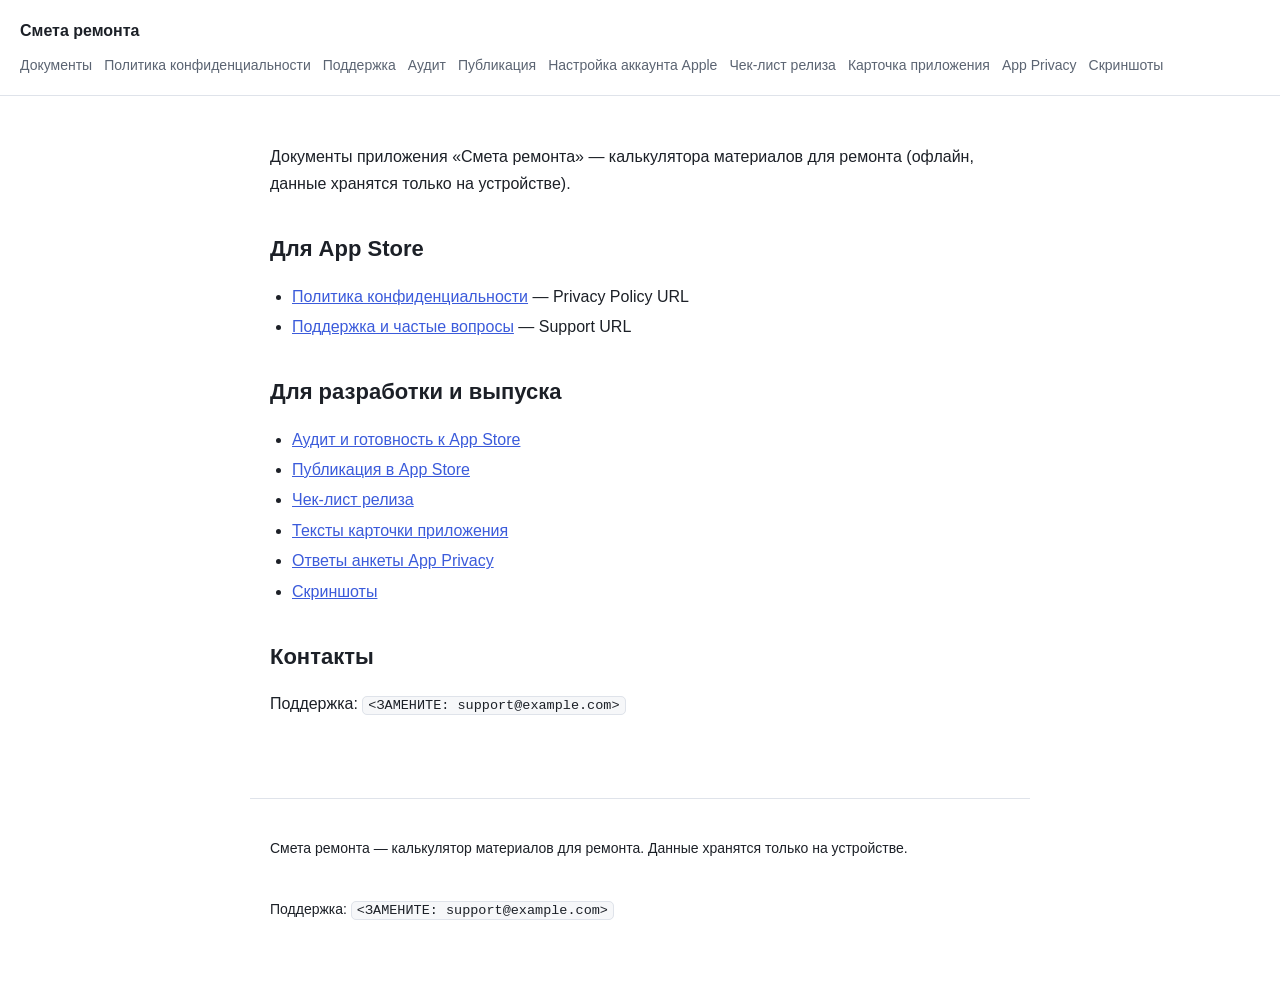
==== index.html @ 68460209 "docs: политика конфиденциальности и поддержка" ====
<!doctype html>
<html lang="ru">
<head>
<meta charset="utf-8">
<meta name="viewport" content="width=device-width, initial-scale=1">
<title>Документы — Смета ремонта</title>
<meta name="description" content="Документы приложения «Смета ремонта»: политика конфиденциальности, поддержка, материалы для App Store.">
<link rel="stylesheet" href="style.css">
</head>
<body>
<header class="site">
  <a class="brand" href="index.html">Смета ремонта</a>
  <nav>
        <a href="index.html">Документы</a>
        <a href="PRIVACY_POLICY.html">Политика конфиденциальности</a>
        <a href="SUPPORT.html">Поддержка</a>
        <a href="AUDIT.html">Аудит</a>
        <a href="PUBLISHING.html">Публикация</a>
        <a href="ACCOUNT_SETUP.html">Настройка аккаунта Apple</a>
        <a href="RELEASE_CHECKLIST.html">Чек-лист релиза</a>
        <a href="APP_STORE_LISTING.html">Карточка приложения</a>
        <a href="APP_PRIVACY.html">App Privacy</a>
        <a href="SCREENSHOTS.html">Скриншоты</a>
  </nav>
</header>
<main>
<p>Документы приложения «Смета ремонта» — калькулятора материалов для ремонта (офлайн, данные хранятся только на устройстве).</p><h2 id="для-app-store">Для App Store</h2><ul><li><a href="PRIVACY_POLICY.html">Политика конфиденциальности</a> — Privacy Policy URL</li><li><a href="SUPPORT.html">Поддержка и частые вопросы</a> — Support URL</li></ul><h2 id="для-разработки-и-выпуска">Для разработки и выпуска</h2><ul><li><a href="AUDIT.html">Аудит и готовность к App Store</a></li><li><a href="PUBLISHING.html">Публикация в App Store</a></li><li><a href="RELEASE_CHECKLIST.html">Чек-лист релиза</a></li><li><a href="APP_STORE_LISTING.html">Тексты карточки приложения</a></li><li><a href="APP_PRIVACY.html">Ответы анкеты App Privacy</a></li><li><a href="SCREENSHOTS.html">Скриншоты</a></li></ul><h2 id="контакты">Контакты</h2><p>Поддержка: <code>&lt;ЗАМЕНИТЕ: support@example.com&gt;</code></p>
</main>
<footer class="site">
  <p>Смета ремонта — калькулятор материалов для ремонта. Данные хранятся только на устройстве.</p>
  <p>Поддержка: <code>&lt;ЗАМЕНИТЕ: support@example.com&gt;</code></p>
</footer>
</body>
</html>
---- style.css ----
:root {
  --text: #1c2027;
  --muted: #5b6472;
  --border: #dfe3ea;
  --accent: #3b5bdb;
  --bg: #ffffff;
  --bg-soft: #f6f7f9;
  --radius: 10px;
}

* { box-sizing: border-box; }

body {
  margin: 0;
  background: var(--bg);
  color: var(--text);
  font: 16px/1.65 -apple-system, BlinkMacSystemFont, "Segoe UI", Roboto, Inter, sans-serif;
  -webkit-text-size-adjust: 100%;
}

.site {
  display: flex;
  flex-wrap: wrap;
  gap: 10px 18px;
  align-items: baseline;
  padding: 18px max(20px, env(safe-area-inset-left));
  border-bottom: 1px solid var(--border);
}

.site footer, footer.site { border: 0; }

header.site { position: sticky; top: 0; background: rgba(255,255,255,.94); backdrop-filter: blur(8px); }

.brand { font-weight: 700; text-decoration: none; color: var(--text); }

nav { display: flex; flex-wrap: wrap; gap: 12px; font-size: 14px; }

nav a { color: var(--muted); text-decoration: none; }
nav a:hover { color: var(--accent); }

main {
  max-width: 780px;
  margin: 0 auto;
  padding: 32px 20px 64px;
}

h1 { font-size: 30px; line-height: 1.25; margin: 0 0 18px; }
h2 { font-size: 22px; margin: 34px 0 12px; }
h3 { font-size: 18px; margin: 26px 0 10px; }
h4 { font-size: 16px; margin: 22px 0 8px; }

p, li { color: var(--text); }

a { color: var(--accent); }

hr { border: 0; border-top: 1px solid var(--border); margin: 28px 0; }

code {
  background: var(--bg-soft);
  border: 1px solid var(--border);
  border-radius: 5px;
  padding: 1px 5px;
  font-size: 13.5px;
  font-family: ui-monospace, SFMono-Regular, Menlo, monospace;
  word-break: break-word;
}

pre {
  background: var(--bg-soft);
  border: 1px solid var(--border);
  border-radius: var(--radius);
  padding: 14px 16px;
  overflow-x: auto;
}

pre code { background: none; border: 0; padding: 0; font-size: 13px; }

blockquote {
  margin: 18px 0;
  padding: 12px 16px;
  border-left: 3px solid var(--accent);
  background: var(--bg-soft);
  border-radius: 0 var(--radius) var(--radius) 0;
}

blockquote > :first-child { margin-top: 0; }
blockquote > :last-child { margin-bottom: 0; }

.table-wrap { overflow-x: auto; margin: 18px 0; }

table { border-collapse: collapse; width: 100%; font-size: 14.5px; }

th, td { border: 1px solid var(--border); padding: 8px 10px; text-align: left; vertical-align: top; }

th { background: var(--bg-soft); }

ul, ol { padding-left: 22px; }

li { margin: 4px 0; }

li.task { list-style: none; display: flex; gap: 8px; margin-left: -20px; }
li.task .box { color: var(--muted); flex: 0 0 auto; }

del { color: var(--muted); }

footer.site {
  max-width: 780px;
  margin: 0 auto;
  padding: 24px 20px 48px;
  color: var(--muted);
  font-size: 14px;
  border-top: 1px solid var(--border);
}

@media print {
  header.site { position: static; }
  nav, footer.site { display: none; }
  main { max-width: none; padding: 0; }
  a { color: inherit; }
}
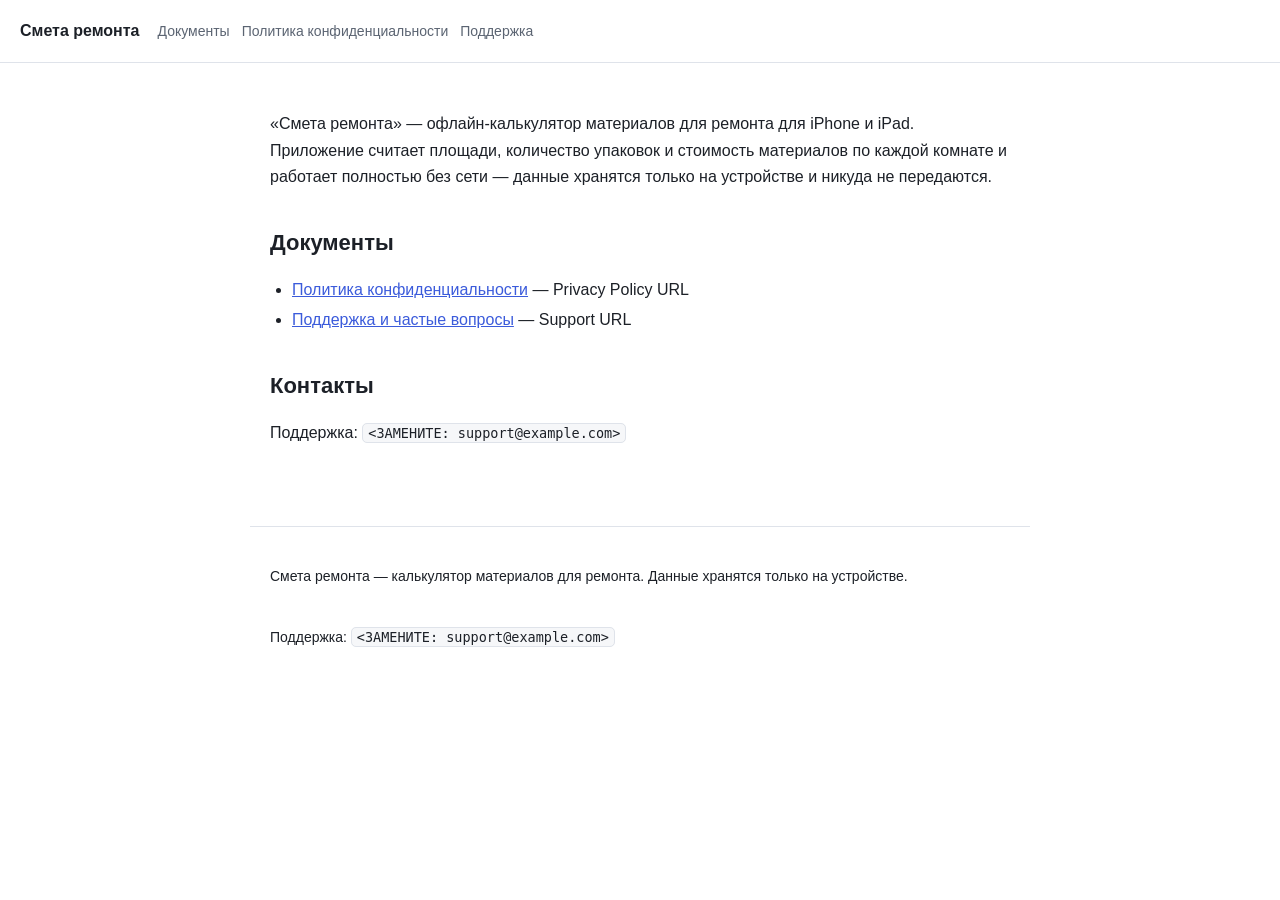
==== commit a94a7e65: "docs: политика конфиденциальности и поддержка" ====
--- a/index.html
+++ b/index.html
@@ -14,17 +14,10 @@
         <a href="index.html">Документы</a>
         <a href="PRIVACY_POLICY.html">Политика конфиденциальности</a>
         <a href="SUPPORT.html">Поддержка</a>
-        <a href="AUDIT.html">Аудит</a>
-        <a href="PUBLISHING.html">Публикация</a>
-        <a href="ACCOUNT_SETUP.html">Настройка аккаунта Apple</a>
-        <a href="RELEASE_CHECKLIST.html">Чек-лист релиза</a>
-        <a href="APP_STORE_LISTING.html">Карточка приложения</a>
-        <a href="APP_PRIVACY.html">App Privacy</a>
-        <a href="SCREENSHOTS.html">Скриншоты</a>
   </nav>
 </header>
 <main>
-<p>Документы приложения «Смета ремонта» — калькулятора материалов для ремонта (офлайн, данные хранятся только на устройстве).</p><h2 id="для-app-store">Для App Store</h2><ul><li><a href="PRIVACY_POLICY.html">Политика конфиденциальности</a> — Privacy Policy URL</li><li><a href="SUPPORT.html">Поддержка и частые вопросы</a> — Support URL</li></ul><h2 id="для-разработки-и-выпуска">Для разработки и выпуска</h2><ul><li><a href="AUDIT.html">Аудит и готовность к App Store</a></li><li><a href="PUBLISHING.html">Публикация в App Store</a></li><li><a href="RELEASE_CHECKLIST.html">Чек-лист релиза</a></li><li><a href="APP_STORE_LISTING.html">Тексты карточки приложения</a></li><li><a href="APP_PRIVACY.html">Ответы анкеты App Privacy</a></li><li><a href="SCREENSHOTS.html">Скриншоты</a></li></ul><h2 id="контакты">Контакты</h2><p>Поддержка: <code>&lt;ЗАМЕНИТЕ: support@example.com&gt;</code></p>
+<p>«Смета ремонта» — офлайн-калькулятор материалов для ремонта для iPhone и iPad. Приложение считает площади, количество упаковок и стоимость материалов по каждой комнате и работает полностью без сети — данные хранятся только на устройстве и никуда не передаются.</p><h2 id="документы">Документы</h2><ul><li><a href="PRIVACY_POLICY.html">Политика конфиденциальности</a> — Privacy Policy URL</li><li><a href="SUPPORT.html">Поддержка и частые вопросы</a> — Support URL</li></ul><h2 id="контакты">Контакты</h2><p>Поддержка: <code>&lt;ЗАМЕНИТЕ: support@example.com&gt;</code></p>
 </main>
 <footer class="site">
   <p>Смета ремонта — калькулятор материалов для ремонта. Данные хранятся только на устройстве.</p>
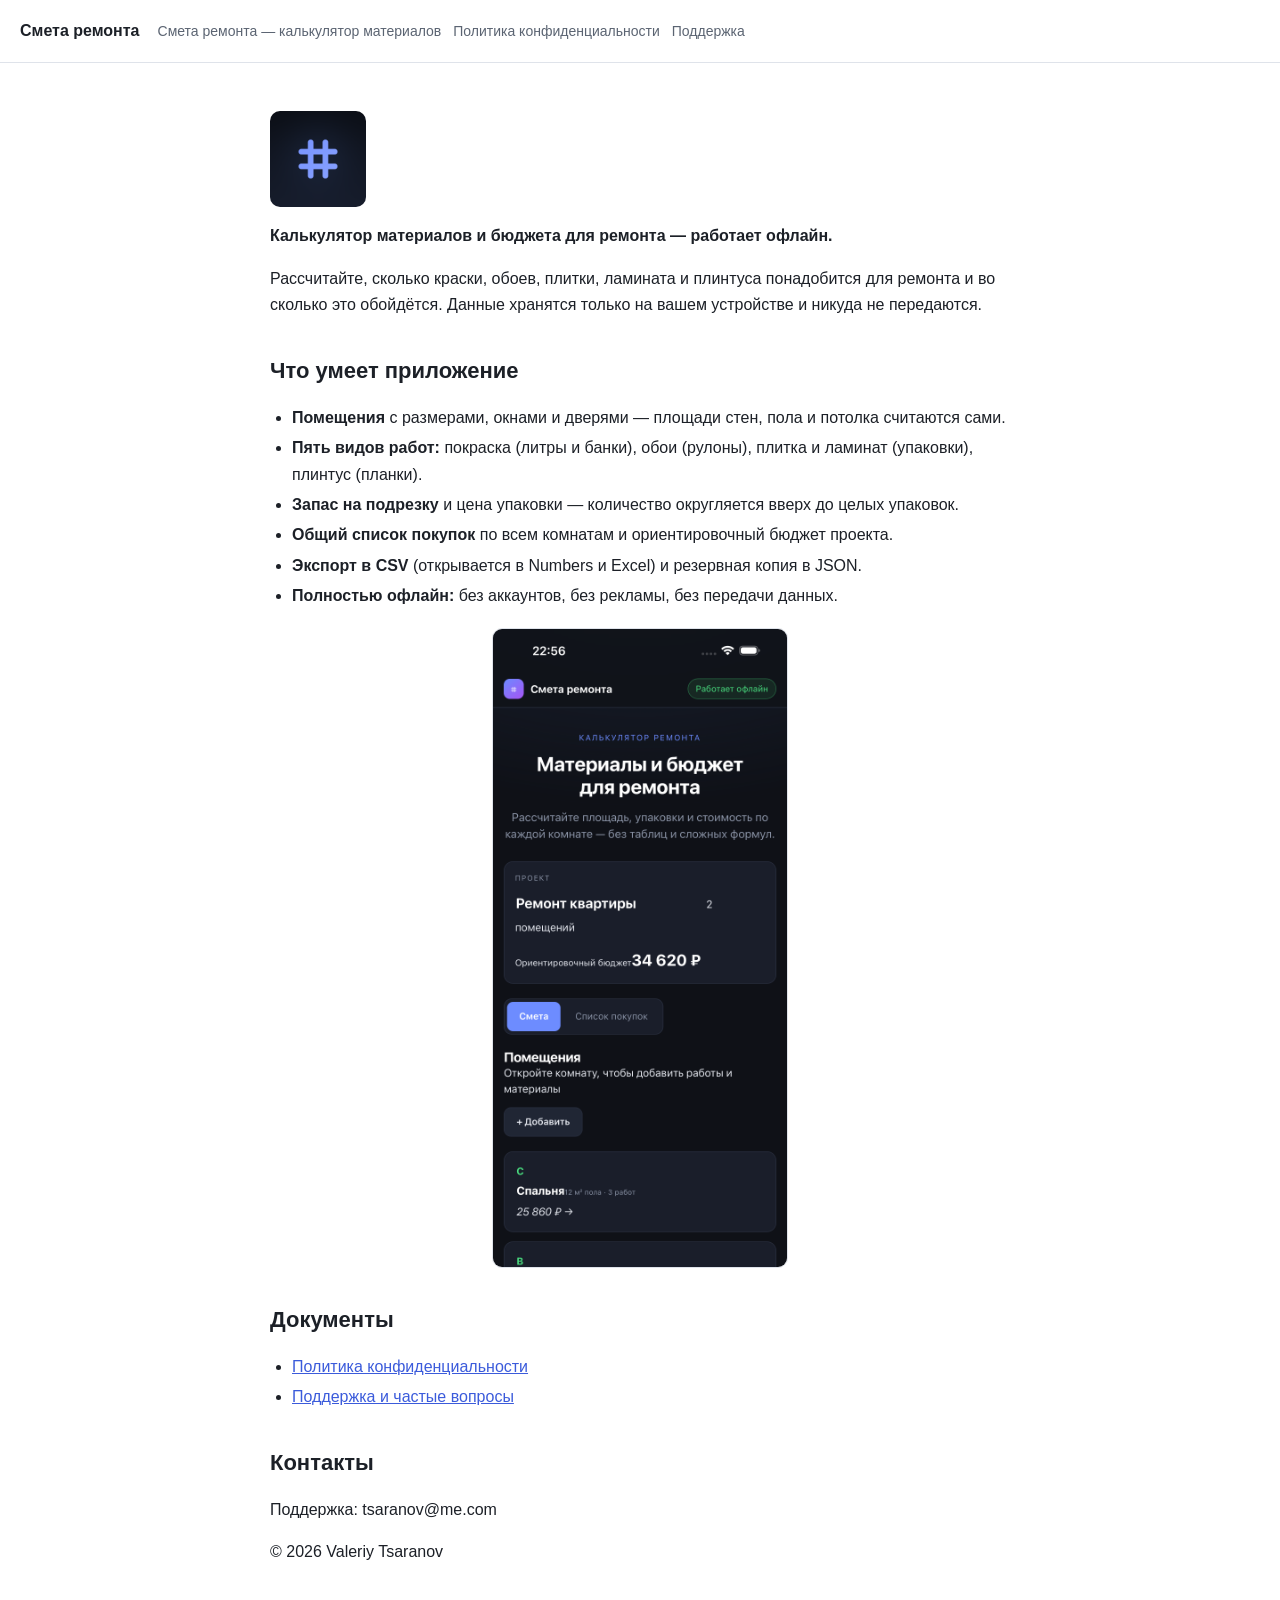
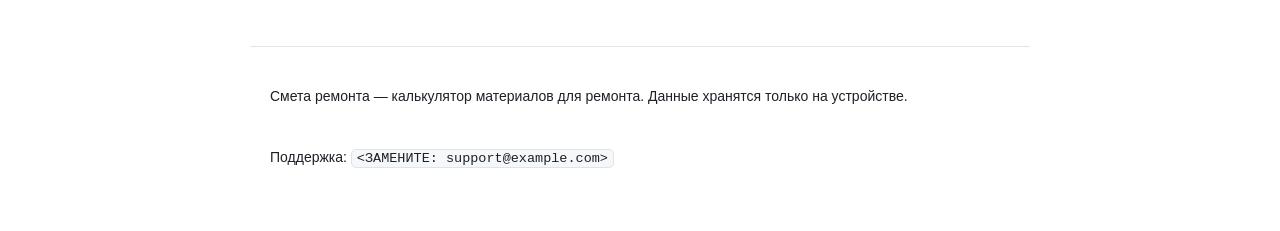
==== commit f4874778: "docs: политика конфиденциальности и поддержка" ====
--- a/index.html
+++ b/index.html
@@ -3,7 +3,7 @@
 <head>
 <meta charset="utf-8">
 <meta name="viewport" content="width=device-width, initial-scale=1">
-<title>Документы — Смета ремонта</title>
+<title>Смета ремонта — калькулятор материалов — Смета ремонта</title>
 <meta name="description" content="Документы приложения «Смета ремонта»: политика конфиденциальности, поддержка, материалы для App Store.">
 <link rel="stylesheet" href="style.css">
 </head>
@@ -11,13 +11,13 @@
 <header class="site">
   <a class="brand" href="index.html">Смета ремонта</a>
   <nav>
-        <a href="index.html">Документы</a>
+        <a href="index.html">Смета ремонта — калькулятор материалов</a>
         <a href="PRIVACY_POLICY.html">Политика конфиденциальности</a>
         <a href="SUPPORT.html">Поддержка</a>
   </nav>
 </header>
 <main>
-<p>«Смета ремонта» — офлайн-калькулятор материалов для ремонта для iPhone и iPad. Приложение считает площади, количество упаковок и стоимость материалов по каждой комнате и работает полностью без сети — данные хранятся только на устройстве и никуда не передаются.</p><h2 id="документы">Документы</h2><ul><li><a href="PRIVACY_POLICY.html">Политика конфиденциальности</a> — Privacy Policy URL</li><li><a href="SUPPORT.html">Поддержка и частые вопросы</a> — Support URL</li></ul><h2 id="контакты">Контакты</h2><p>Поддержка: <code>&lt;ЗАМЕНИТЕ: support@example.com&gt;</code></p>
+<p><img src="icon.png" alt="Иконка приложения" loading="lazy"></p><p><strong>Калькулятор материалов и бюджета для ремонта — работает офлайн.</strong></p><p>Рассчитайте, сколько краски, обоев, плитки, ламината и плинтуса понадобится для ремонта и во сколько это обойдётся. Данные хранятся только на вашем устройстве и никуда не передаются.</p><h2 id="что-умеет-приложение">Что умеет приложение</h2><ul><li><strong>Помещения</strong> с размерами, окнами и дверями — площади стен, пола и потолка считаются сами.</li><li><strong>Пять видов работ:</strong> покраска (литры и банки), обои (рулоны), плитка и ламинат (упаковки), плинтус (планки).</li><li><strong>Запас на подрезку</strong> и цена упаковки — количество округляется вверх до целых упаковок.</li><li><strong>Общий список покупок</strong> по всем комнатам и ориентировочный бюджет проекта.</li><li><strong>Экспорт в CSV</strong> (открывается в Numbers и Excel) и резервная копия в JSON.</li><li><strong>Полностью офлайн:</strong> без аккаунтов, без рекламы, без передачи данных.</li></ul><p><img src="screenshot.png" alt="Экран приложения" loading="lazy"></p><h2 id="документы">Документы</h2><ul><li><a href="PRIVACY_POLICY.html">Политика конфиденциальности</a></li><li><a href="SUPPORT.html">Поддержка и частые вопросы</a></li></ul><h2 id="контакты">Контакты</h2><p>Поддержка: tsaranov@me.com</p><p>© 2026 Valeriy Tsaranov</p>
 </main>
 <footer class="site">
   <p>Смета ремонта — калькулятор материалов для ремонта. Данные хранятся только на устройстве.</p>
--- a/style.css
+++ b/style.css
@@ -103,6 +103,10 @@
 
 del { color: var(--muted); }
 
+img { max-width: 100%; height: auto; display: block; border-radius: var(--radius); }
+img[alt="Иконка приложения"] { width: 96px; height: 96px; margin: 0 0 8px; }
+img[alt="Экран приложения"] { border: 1px solid var(--border); max-height: 640px; width: auto; margin: 18px auto; }
+
 footer.site {
   max-width: 780px;
   margin: 0 auto;
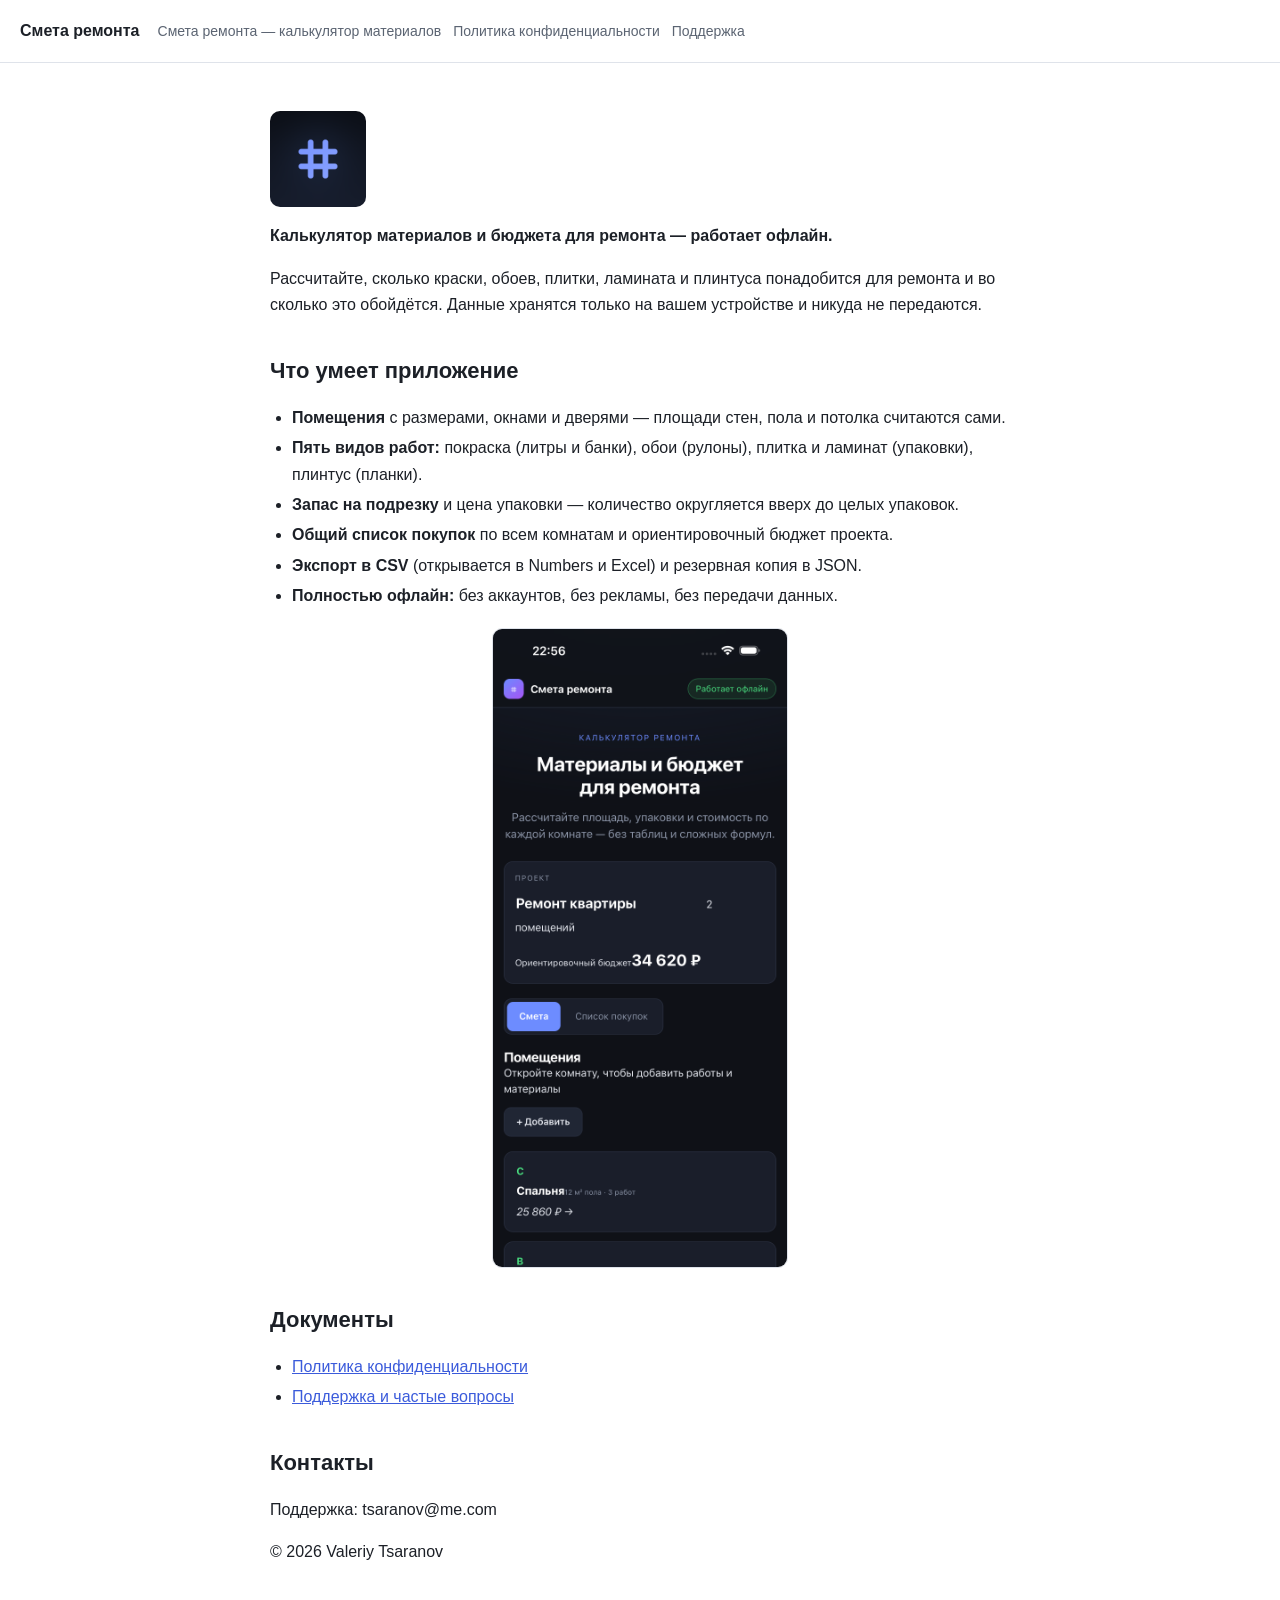
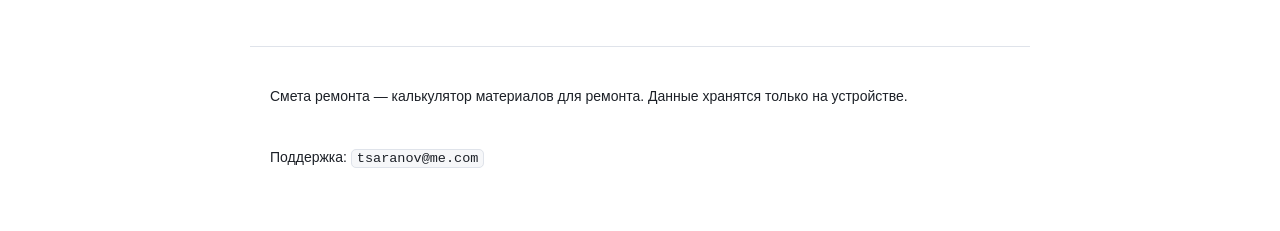
==== commit 0ebbe8f8: "docs: политика конфиденциальности и поддержка" ====
--- a/index.html
+++ b/index.html
@@ -21,7 +21,7 @@
 </main>
 <footer class="site">
   <p>Смета ремонта — калькулятор материалов для ремонта. Данные хранятся только на устройстве.</p>
-  <p>Поддержка: <code>&lt;ЗАМЕНИТЕ: support@example.com&gt;</code></p>
+  <p>Поддержка: <code>tsaranov@me.com</code></p>
 </footer>
 </body>
 </html>
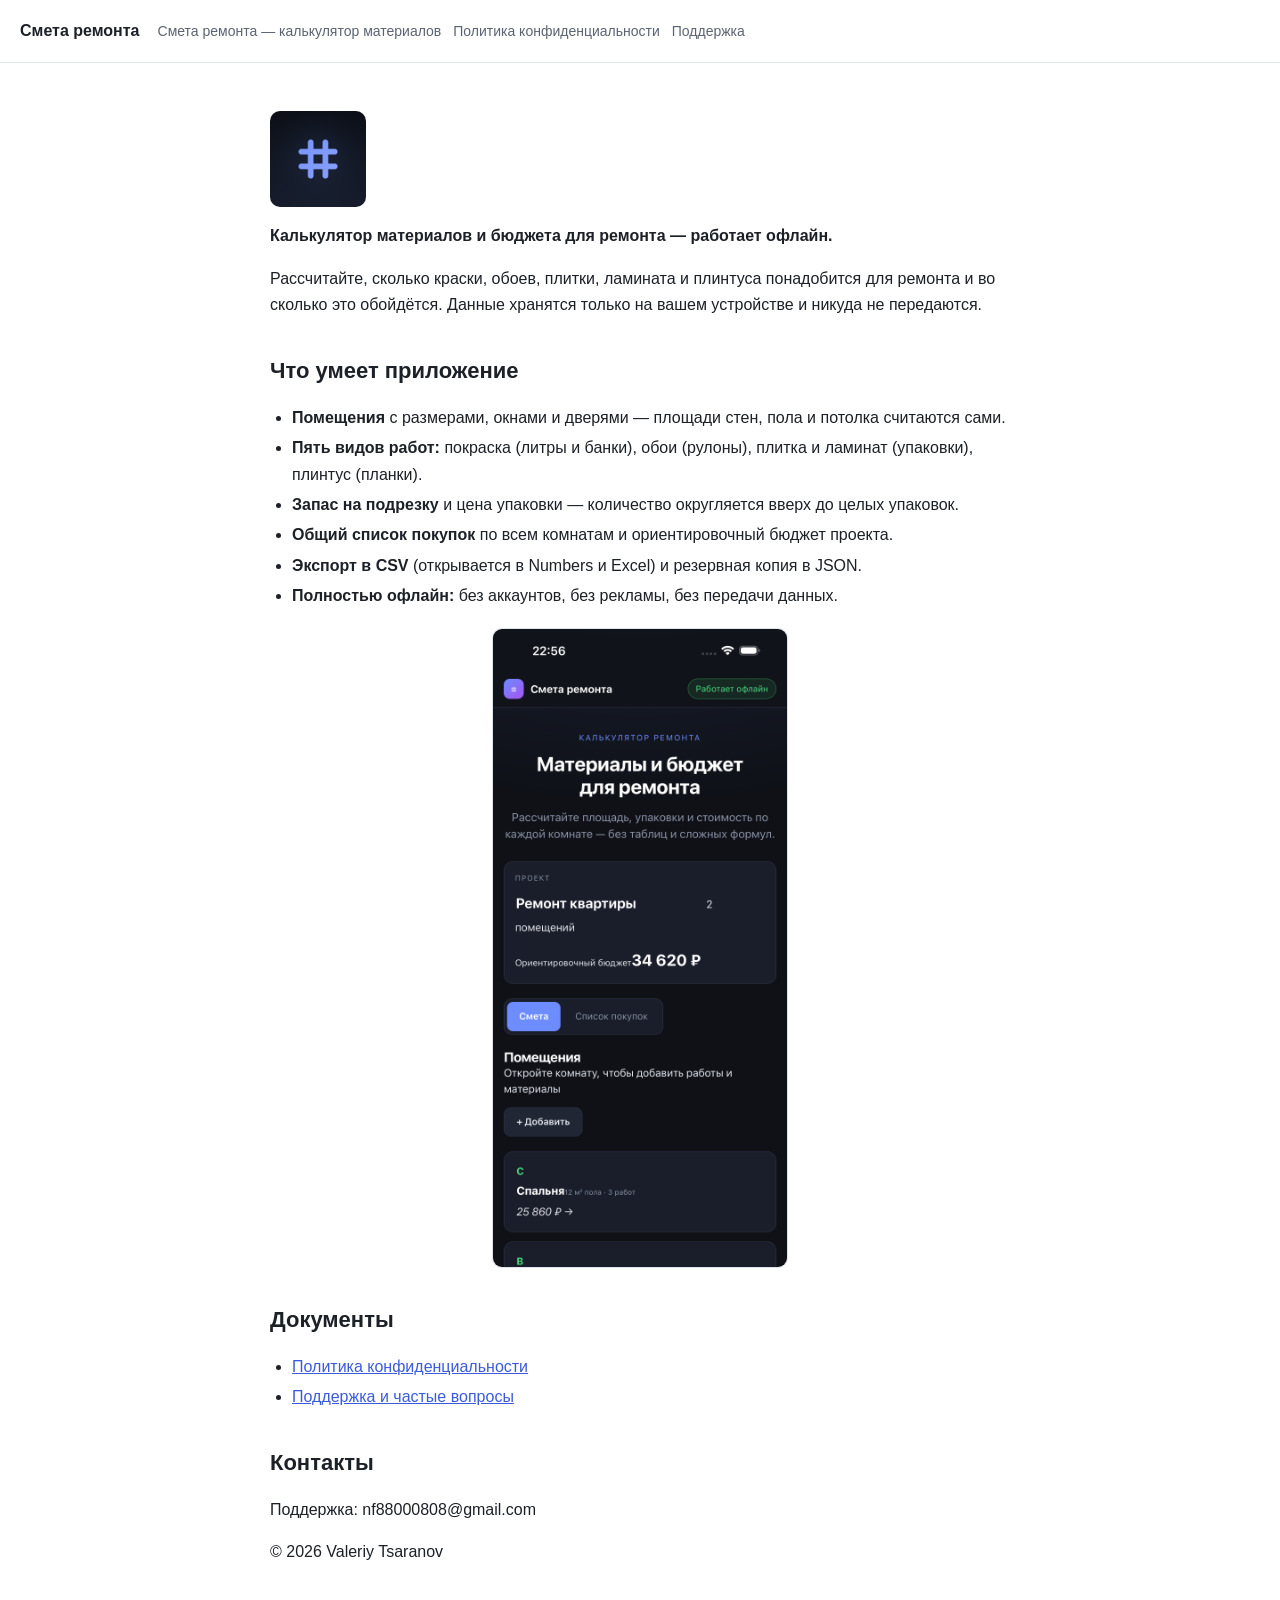
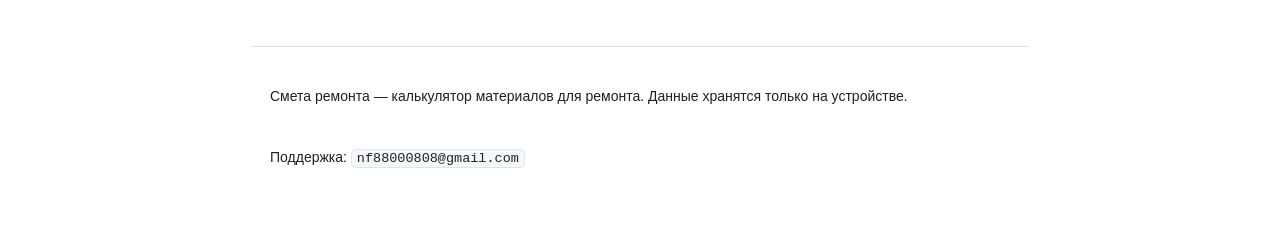
==== commit 60e2b759: "docs: контактный адрес поддержки изменён на nf88000808@gmail.com" ====
--- a/index.html
+++ b/index.html
@@ -17,11 +17,11 @@
   </nav>
 </header>
 <main>
-<p><img src="icon.png" alt="Иконка приложения" loading="lazy"></p><p><strong>Калькулятор материалов и бюджета для ремонта — работает офлайн.</strong></p><p>Рассчитайте, сколько краски, обоев, плитки, ламината и плинтуса понадобится для ремонта и во сколько это обойдётся. Данные хранятся только на вашем устройстве и никуда не передаются.</p><h2 id="что-умеет-приложение">Что умеет приложение</h2><ul><li><strong>Помещения</strong> с размерами, окнами и дверями — площади стен, пола и потолка считаются сами.</li><li><strong>Пять видов работ:</strong> покраска (литры и банки), обои (рулоны), плитка и ламинат (упаковки), плинтус (планки).</li><li><strong>Запас на подрезку</strong> и цена упаковки — количество округляется вверх до целых упаковок.</li><li><strong>Общий список покупок</strong> по всем комнатам и ориентировочный бюджет проекта.</li><li><strong>Экспорт в CSV</strong> (открывается в Numbers и Excel) и резервная копия в JSON.</li><li><strong>Полностью офлайн:</strong> без аккаунтов, без рекламы, без передачи данных.</li></ul><p><img src="screenshot.png" alt="Экран приложения" loading="lazy"></p><h2 id="документы">Документы</h2><ul><li><a href="PRIVACY_POLICY.html">Политика конфиденциальности</a></li><li><a href="SUPPORT.html">Поддержка и частые вопросы</a></li></ul><h2 id="контакты">Контакты</h2><p>Поддержка: tsaranov@me.com</p><p>© 2026 Valeriy Tsaranov</p>
+<p><img src="icon.png" alt="Иконка приложения" loading="lazy"></p><p><strong>Калькулятор материалов и бюджета для ремонта — работает офлайн.</strong></p><p>Рассчитайте, сколько краски, обоев, плитки, ламината и плинтуса понадобится для ремонта и во сколько это обойдётся. Данные хранятся только на вашем устройстве и никуда не передаются.</p><h2 id="что-умеет-приложение">Что умеет приложение</h2><ul><li><strong>Помещения</strong> с размерами, окнами и дверями — площади стен, пола и потолка считаются сами.</li><li><strong>Пять видов работ:</strong> покраска (литры и банки), обои (рулоны), плитка и ламинат (упаковки), плинтус (планки).</li><li><strong>Запас на подрезку</strong> и цена упаковки — количество округляется вверх до целых упаковок.</li><li><strong>Общий список покупок</strong> по всем комнатам и ориентировочный бюджет проекта.</li><li><strong>Экспорт в CSV</strong> (открывается в Numbers и Excel) и резервная копия в JSON.</li><li><strong>Полностью офлайн:</strong> без аккаунтов, без рекламы, без передачи данных.</li></ul><p><img src="screenshot.png" alt="Экран приложения" loading="lazy"></p><h2 id="документы">Документы</h2><ul><li><a href="PRIVACY_POLICY.html">Политика конфиденциальности</a></li><li><a href="SUPPORT.html">Поддержка и частые вопросы</a></li></ul><h2 id="контакты">Контакты</h2><p>Поддержка: nf88000808@gmail.com</p><p>© 2026 Valeriy Tsaranov</p>
 </main>
 <footer class="site">
   <p>Смета ремонта — калькулятор материалов для ремонта. Данные хранятся только на устройстве.</p>
-  <p>Поддержка: <code>tsaranov@me.com</code></p>
+  <p>Поддержка: <code>nf88000808@gmail.com</code></p>
 </footer>
 </body>
 </html>
